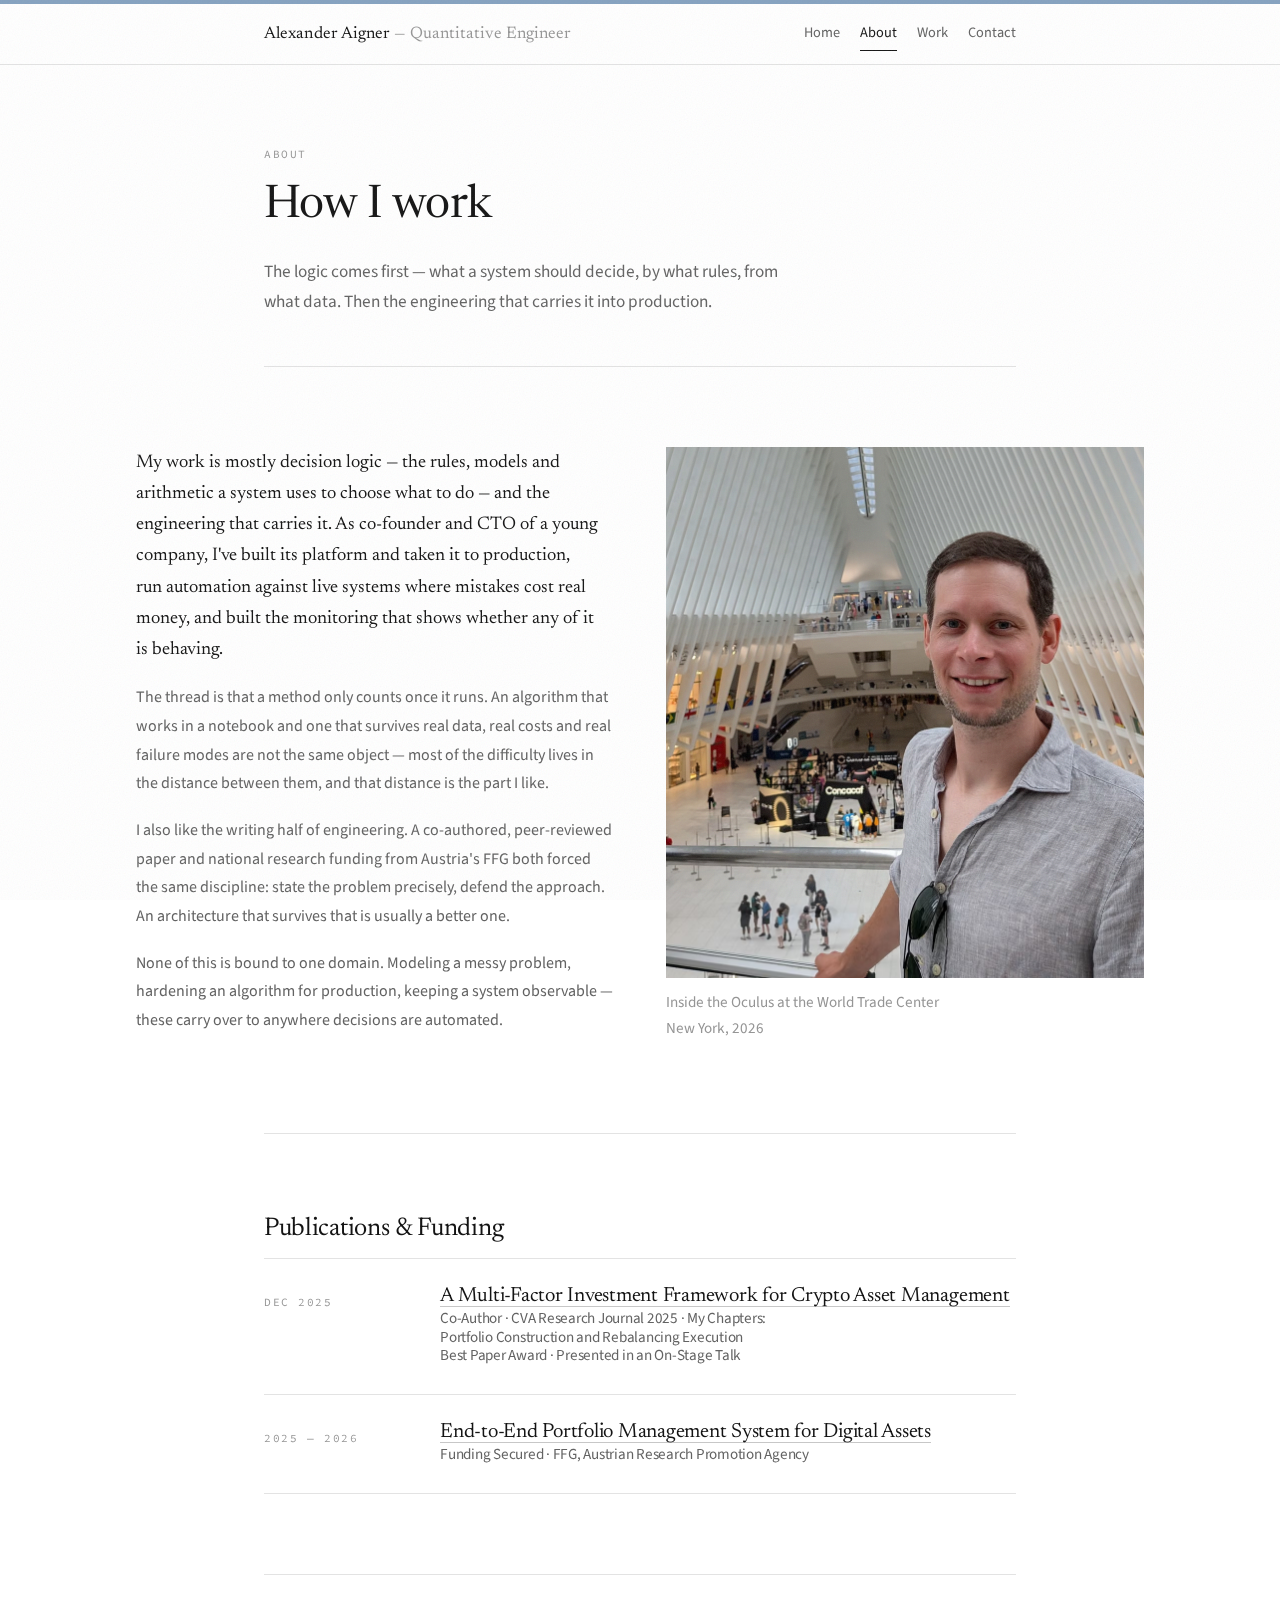
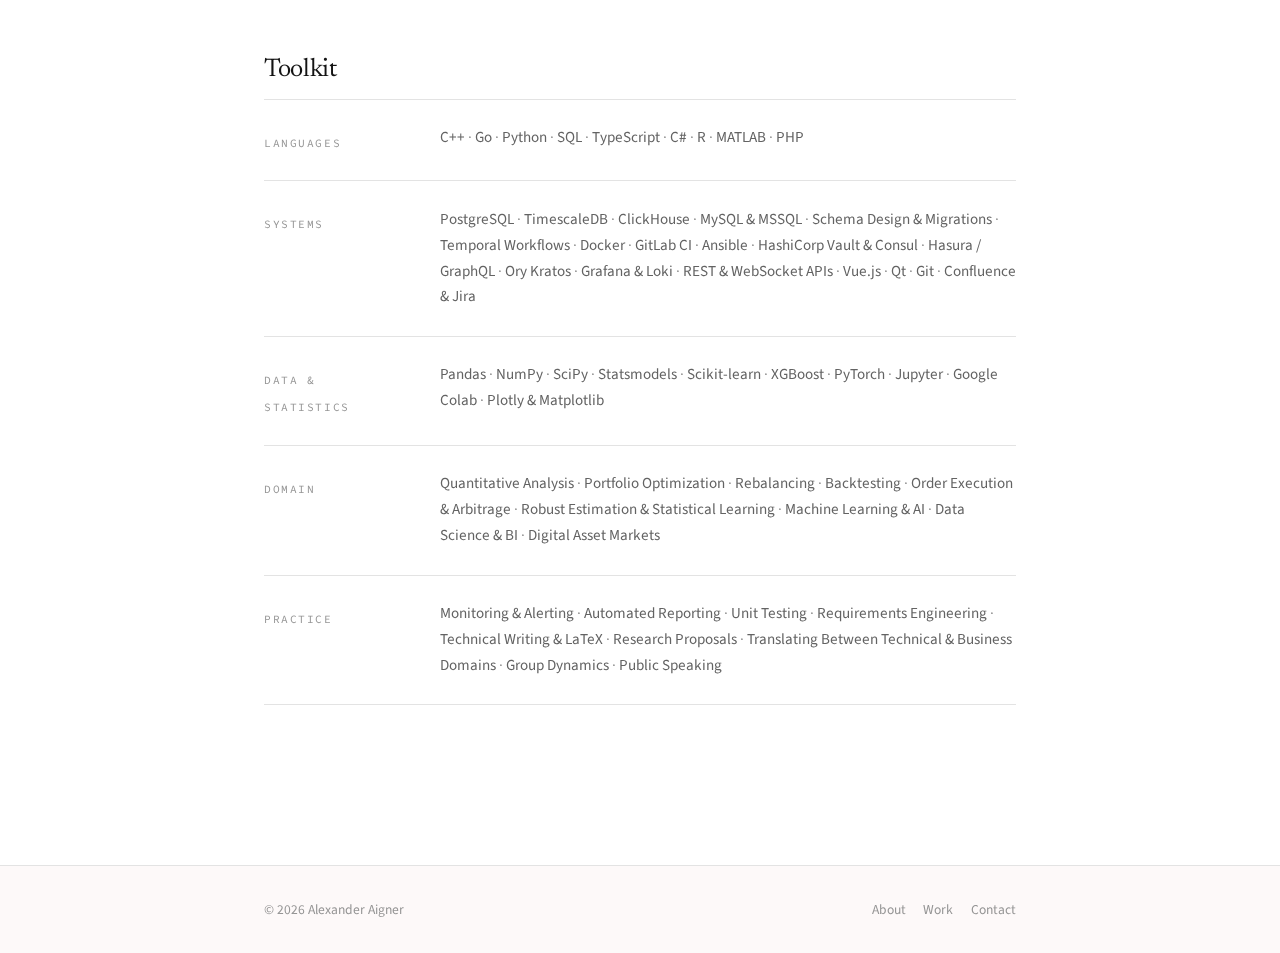
==== about.html @ 2a4e1353 "Portfolio site initial version" ====
<!DOCTYPE html>
<html lang="en">
<head>
  <meta charset="utf-8">
  <meta name="viewport" content="width=device-width, initial-scale=1">
  <title>About — Alexander Aigner</title>
  <meta name="description" content="How I work: the decision logic first — the rules and models a system acts on — and the engineering that carries it into production. From research to running software.">
  <meta name="color-scheme" content="light dark">
  <link rel="canonical" href="https://alexander-aigner.eu/about.html">
  <link rel="preload" href="fonts/newsreader-roman.woff2" as="font"
        type="font/woff2" crossorigin>
  <link rel="preload" href="fonts/source-sans-3-roman.woff2" as="font"
        type="font/woff2" crossorigin>
  <link rel="stylesheet" href="styles.css">
  <link rel="icon" href="data:image/svg+xml,<svg xmlns='http://www.w3.org/2000/svg' viewBox='0 0 32 32'><rect width='32' height='32' fill='%237e9dc0'/><rect y='16' width='32' height='16' fill='%23c4867f'/></svg>">
</head>
<body>
  <a class="skip-link" href="#main">Skip to content</a>

  <header class="site-header">
    <div class="container header-inner">
      <a class="brand" href="index.html">Alexander Aigner <span>— Quantitative Engineer</span></a>
      <nav class="nav" aria-label="Primary">
        <ul class="nav-list">
          <li><a href="index.html">Home</a></li>
          <li><a href="about.html" aria-current="page">About</a></li>
          <li><a href="work.html">Work</a></li>
          <li><a href="contact.html">Contact</a></li>
        </ul>
      </nav>
    </div>
  </header>

  <main id="main">
    <div class="container">
      <header class="page-head">
        <span class="label">About</span>
        <h1>How I work</h1>
        <p>The logic comes first — what a system should decide, by what rules, from what data. Then the engineering that carries it into production.</p>
      </header>

    </div>

    <div class="about-wrap">
      <section class="block about">
        <figure class="portrait">
          <picture>
            <source srcset="img/portrait.avif" type="image/avif">
            <source srcset="img/portrait.webp" type="image/webp">
            <img src="img/portrait.jpg" alt="Alexander Aigner" width="960" height="1200"
                 fetchpriority="high" decoding="async">
          </picture>
          <figcaption>Inside the Oculus at the World Trade Center<br>New York, 2026</figcaption>
        </figure>

        <div class="prose">
          <p>
            My work is mostly decision logic — the rules, models and arithmetic a system uses to
            choose what to do — and the engineering that carries it. As co-founder and CTO of a
            young company, I've built its platform and taken it to production, run automation
            against live systems where mistakes cost real money, and built the monitoring that
            shows whether any of it is behaving.
          </p>
          <p>
            The thread is that a method only counts once it runs. An algorithm that works in a
            notebook and one that survives real data, real costs and real failure modes are not
            the same object — most of the difficulty lives in the distance between them, and
            that distance is the part I like.
          </p>
          <p>
            I also like the writing half of engineering. A co-authored, peer-reviewed paper and
            national research funding from Austria's FFG both forced the same discipline: state
            the problem precisely, defend the approach. An architecture that survives that is
            usually a better one.
          </p>
          <p>
            None of this is bound to one domain. Modeling a messy problem, hardening an
            algorithm for production, keeping a system observable — these carry over to
            anywhere decisions are automated.
          </p>
        </div>
      </section>
    </div>

    <div class="container">
      <section class="block block--ruled">
        <h2>Publications &amp; Funding</h2>

        <div class="row">
          <div class="row-head"><span class="label">Dec 2025</span></div>
          <div>
            <h3 class="entry-title">
              <a href="docs/multi-factor-investment-framework-crypto-asset-management.pdf">A Multi-Factor Investment Framework for Crypto Asset Management</a>
              <span class="entry-org">Co-Author · CVA Research Journal 2025 · My Chapters: Portfolio Construction and Rebalancing Execution</span>
              <span class="entry-org">Best Paper Award · Presented in an On-Stage Talk</span>
            </h3>
          </div>
        </div>

        <div class="row">
          <div class="row-head"><span class="label">2025 — 2026</span></div>
          <div>
            <h3 class="entry-title">
              <a href="https://projekte.ffg.at/projekt/2861463e-f36b-1410-863e-00d3c07d99bb" rel="noopener">End-to-End Portfolio Management System for Digital Assets</a>
              <span class="entry-org">Funding Secured · FFG, Austrian Research Promotion Agency</span>
            </h3>
          </div>
        </div>
      </section>

      <section class="block">
        <h2>Toolkit</h2>

        <div class="row">
          <div class="row-head"><span class="label">Languages</span></div>
          <div>
            <ul class="skill-value">
              <li><span class="nowrap">C++</span></li><li>Go</li><li>Python</li><li>SQL</li>
              <li>TypeScript</li><li>C#</li><li>R</li><li>MATLAB</li><li>PHP</li>
            </ul>
          </div>
        </div>

        <div class="row">
          <div class="row-head"><span class="label">Systems</span></div>
          <div>
            <ul class="skill-value">
              <li>PostgreSQL</li><li>TimescaleDB</li><li>ClickHouse</li><li>MySQL &amp; MSSQL</li>
              <li>Schema Design &amp; Migrations</li><li>Temporal Workflows</li>
              <li>Docker</li><li>GitLab CI</li><li>Ansible</li>
              <li>HashiCorp Vault &amp; Consul</li><li>Hasura / GraphQL</li>
              <li>Ory Kratos</li><li>Grafana &amp; Loki</li>
              <li>REST &amp; WebSocket APIs</li><li>Vue.js</li><li>Qt</li><li>Git</li>
              <li>Confluence &amp; Jira</li>
            </ul>
          </div>
        </div>

        <div class="row">
          <div class="row-head"><span class="label">Data &amp; statistics</span></div>
          <div>
            <ul class="skill-value">
              <li>Pandas</li><li>NumPy</li><li>SciPy</li><li>Statsmodels</li>
              <li>Scikit-learn</li><li>XGBoost</li><li>PyTorch</li><li>Jupyter</li>
              <li>Google Colab</li><li>Plotly &amp; Matplotlib</li>
            </ul>
          </div>
        </div>

        <div class="row">
          <div class="row-head"><span class="label">Domain</span></div>
          <div>
            <ul class="skill-value">
              <li>Quantitative Analysis</li><li>Portfolio Optimization</li><li>Rebalancing</li>
              <li>Backtesting</li><li>Order Execution &amp; Arbitrage</li>
              <li>Robust Estimation &amp; Statistical Learning</li>
              <li>Machine Learning &amp; AI</li><li>Data Science &amp; BI</li>
              <li>Digital Asset Markets</li>
            </ul>
          </div>
        </div>

        <div class="row">
          <div class="row-head"><span class="label">Practice</span></div>
          <div>
            <ul class="skill-value">
              <li>Monitoring &amp; Alerting</li><li>Automated Reporting</li><li>Unit Testing</li>
              <li>Requirements Engineering</li><li>Technical Writing &amp; LaTeX</li>
              <li>Research Proposals</li><li>Translating Between Technical &amp; Business Domains</li>
              <li>Group Dynamics</li><li>Public Speaking</li>
            </ul>
          </div>
        </div>
      </section>

    </div>
  </main>

  <footer class="site-footer">
    <div class="container footer-inner">
      <p>© 2026 Alexander Aigner</p>
      <nav class="footer-nav" aria-label="Footer">
        <a href="about.html">About</a>
        <a href="work.html">Work</a>
        <a href="contact.html">Contact</a>
      </nav>
    </div>
  </footer>
</body>
</html>
---- styles.css ----
/* ============================================================
   Portfolio — Alexander Aigner
   Flat, typographic, near-monochrome. Colour is a family of three
   pastels in one hue lane, used sparingly: the gradient rule on the
   header, the era markers, the tile artwork, and a faint wash.
   Shared by all pages. No JavaScript.
   ============================================================ */

/* ── Fonts ──────────────────────────────────────────────── */
/* Self-hosted variable fonts, subset to Latin. Newsreader for
   display, Source Sans 3 for text, Source Code Pro for labels —
   all SIL OFL. ~116 KB total, same-origin, no CDN. */

/* Newsreader keeps its optical-size axis: the browser picks a
   lighter, wider-spaced cut for the 17px brand line and a tighter,
   higher-contrast one for a 54px headline, automatically. Weight is
   pinned at 400 because the serif is never bold anywhere on the
   site — that alone took the file from 126 KB to 48 KB. Add a bold
   serif and this needs rebuilding with wght=400:700. */
@font-face {
  font-family: "Newsreader";
  src: url("fonts/newsreader-roman.woff2") format("woff2");
  font-weight: 400;
  font-style: normal;
  font-display: swap;
}

@font-face {
  font-family: "Source Sans 3";
  src: url("fonts/source-sans-3-roman.woff2") format("woff2");
  font-weight: 200 900;
  font-style: normal;
  font-display: swap;
}
@font-face {
  font-family: "Source Sans 3";
  src: url("fonts/source-sans-3-italic.woff2") format("woff2");
  font-weight: 200 900;
  font-style: italic;
  font-display: swap;
}
@font-face {
  font-family: "Source Code Pro";
  src: url("fonts/source-code-roman.woff2") format("woff2");
  font-weight: 200 900;
  font-style: normal;
  font-display: swap;
}

/* ── Tokens ─────────────────────────────────────────────── */
:root {
  color-scheme: light dark;

  /* Neutrals in OKLCH: lightness is perceptual, so these steps are
     evenly spaced by eye, not just by number. */
  --bg:       oklch(100% 0 0);
  --line:     oklch(91.5% 0 0);
  --line-str: oklch(83% 0 0);

  --text:     oklch(19% 0 0);
  --muted:    oklch(50% 0 0);
  --faint:    oklch(67% 0 0);

  /* Two poles and a bridge: a dusty blue, a warm greige, a muted
     rose. Cool and warm in the same family, and the neutral in the
     middle keeps blue→red out of violet. Same lightness (70%) and
     chroma (0.05) across all three, so no one tone shouts. */
  --pastel-a: oklch(70% 0.055 250);   /* dusty blue  */
  --pastel-b: oklch(78% 0.035  60);   /* warm greige */
  --pastel-c: oklch(70% 0.075  30);   /* muted rose  */

  /* Derived, not hand-picked: the wash is the rose pole diluted into
     the background, so it stays in the family if a pole changes. */
  --tint:  color-mix(in oklab, var(--pastel-c) 5%, var(--bg));
  --focus: oklch(48% 0.13 250);       /* the blue pole, deep enough
                                         to carry a focus ring */

  --maxw:      52rem;
  /* The tile grid breaks out of the reading measure. */
  --maxw-wide: 70rem;
  --gutter:   clamp(1.25rem, 5vw, 2.5rem);
  --block:    clamp(3rem, 7vw, 5rem);

  /* All three self-hosted; the rest of each stack is only a fallback
     for the moment before the webfont lands. */
  --font-serif: "Newsreader", "Iowan Old Style", "Palatino Linotype", Palatino,
                Georgia, "Times New Roman", serif;
  --font-sans: "Source Sans 3", -apple-system, BlinkMacSystemFont, "Segoe UI",
               Roboto, "Helvetica Neue", Arial, sans-serif;
  --font-mono: "Source Code Pro", ui-monospace, "SF Mono", Menlo, Consolas, monospace;
}

/* Dark mode is maintained, not designed — the light scheme is the
   one that's art-directed. Poles keep their hue, gain a little
   lightness; --tint derives itself from the new background. */
@media (prefers-color-scheme: dark) {
  :root {
    --bg:       oklch(15% 0 0);
    --line:     oklch(27% 0 0);
    --line-str: oklch(36% 0 0);

    --text:     oklch(93% 0 0);
    --muted:    oklch(72% 0 0);
    --faint:    oklch(54% 0 0);

    --pastel-a: oklch(75% 0.055 250);
    --pastel-b: oklch(82% 0.035  60);
    --pastel-c: oklch(75% 0.075  30);

    --tint:  color-mix(in oklab, var(--pastel-c) 7%, var(--bg));
    --focus: oklch(75% 0.055 250);
  }
}

/* ── Page transitions ───────────────────────────────────── */
/* Cross-document view transitions: navigating between the four
   pages cross-fades instead of flashing white. Four lines, no
   script, and browsers without support simply navigate normally.
   Kept short and fade-only — nothing slides or moves. */
@view-transition { navigation: auto; }

::view-transition-old(root),
::view-transition-new(root) {
  animation-duration: 0.18s;
  animation-timing-function: ease;
}

/* ── Base ───────────────────────────────────────────────── */
*, *::before, *::after { box-sizing: border-box; }

html {
  -webkit-text-size-adjust: 100%;
  scroll-padding-top: 6rem;
}

body {
  margin: 0;
  background: var(--bg);
  color: var(--text);
  font-family: var(--font-sans);
  font-size: 1rem;
  line-height: 1.7;
  -webkit-font-smoothing: antialiased;
  /* Real weights and a real italic exist — never let the browser
     fake either. */
  font-synthesis: none;
}

/* Grain. One static layer, no colour of its own — takes the plastic
   edge off flat white without anything moving. Delete this rule to
   remove the texture entirely; drop the opacity to make it whisper. */
body::after {
  content: "";
  position: fixed;
  inset: 0;
  z-index: 999;
  pointer-events: none;
  opacity: 0.07;
  background-image: url("data:image/svg+xml,<svg xmlns='http://www.w3.org/2000/svg' width='200' height='200'><filter id='n'><feTurbulence type='fractalNoise' baseFrequency='0.82' numOctaves='3' stitchTiles='stitch'/></filter><rect width='200' height='200' filter='url(%23n)'/></svg>");
  background-size: 200px 200px;
}

h1, h2, h3 {
  margin: 0 0 0.5em;
  font-family: var(--font-serif);
  font-weight: 400;
  line-height: 1.22;
  letter-spacing: -0.012em;
  /* Even line lengths in headings instead of a one-word last line. */
  text-wrap: balance;
}

/* No orphans, no ragged last lines. */
p, li, figcaption, .tile-lede, .era-note, .index-desc { text-wrap: pretty; }
h1 { font-size: clamp(2rem, 4.8vw, 2.9rem); line-height: 1.16; }
h2 { font-size: clamp(1.35rem, 2.6vw, 1.6rem); }
h3 { font-size: 1.1rem; }

p { margin: 0 0 1.1rem; }
a { color: inherit; text-decoration: none; }
ul, ol { margin: 0; padding: 0; list-style: none; }
strong { font-weight: 600; }
em { font-style: italic; }

svg {
  width: 1em; height: 1em; fill: none; stroke: currentColor;
  stroke-width: 1.6; stroke-linecap: round; stroke-linejoin: round;
}

:focus-visible {
  outline: 2px solid var(--focus);
  outline-offset: 3px;
}

.container {
  width: 100%;
  max-width: var(--maxw);
  margin-inline: auto;
  padding-inline: var(--gutter);
}

.skip-link {
  position: absolute;
  left: -9999px;
  top: 0;
  z-index: 100;
  padding: 0.65rem 1rem;
  background: var(--text);
  color: var(--bg);
  font-weight: 600;
}
.skip-link:focus { left: 0; }

/* Keeps tokens like C++ from breaking across a line. */
.nowrap { white-space: nowrap; }

/* Small uppercase mono label — the one recurring typographic motif. */
.label {
  font-family: var(--font-mono);
  font-size: 0.7rem;
  letter-spacing: 0.14em;
  text-transform: uppercase;
  color: var(--faint);
}

/* ── Header ─────────────────────────────────────────────── */
/* The rule on top is the dusty blue pole — the same tone as the
   "On the desk" era marker. It sits on the sticky header, so the
   colour never leaves the viewport. A pseudo-element rather than a
   border, so the hairline underneath stays neutral grey. */
.site-header {
  position: sticky;
  top: 0;
  z-index: 50;
  padding-top: 4px;
  background: var(--bg);
  border-bottom: 1px solid var(--line);
}
.site-header::before {
  content: "";
  position: absolute;
  top: 0;
  left: 0;
  right: 0;
  height: 4px;
  background: var(--pastel-a);
}

.header-inner {
  display: flex;
  align-items: center;
  justify-content: space-between;
  gap: 1rem;
  min-height: 3.75rem;
}

.brand {
  font-family: var(--font-serif);
  font-size: 1.05rem;
  letter-spacing: 0.005em;
  white-space: nowrap;
}
.brand span { color: var(--faint); }

.nav-list { display: flex; align-items: center; gap: 1.25rem; }
.nav-list a {
  display: block;
  padding: 0.25rem 0;
  font-size: 0.9rem;
  color: var(--muted);
  border-bottom: 1px solid transparent;
}
.nav-list a:hover { color: var(--text); }
.nav-list a[aria-current="page"] {
  color: var(--text);
  border-bottom-color: var(--text);
}

/* ── Page head ──────────────────────────────────────────── */
.page-head {
  padding-block: var(--block) clamp(2rem, 4vw, 3rem);
  border-bottom: 1px solid var(--line);
}
.page-head .label { display: block; margin-bottom: 1rem; }
.page-head h1 { max-width: 20ch; }
.page-head p {
  margin: 0;
  max-width: 58ch;
  color: var(--muted);
  font-size: 1.08rem;
  line-height: 1.75;
}

/* ── Generic content block ──────────────────────────────── */
.block { padding-block: var(--block); }
.block + .block { border-top: 1px solid var(--line); }

.prose { max-width: 60ch; }
.prose p { color: var(--muted); line-height: 1.8; }
.prose em { color: var(--text); }
/* Opening paragraph sets the tone — slightly larger, in the serif. */
.prose > p:first-child {
  font-family: var(--font-serif);
  font-size: 1.15rem;
  color: var(--text);
  line-height: 1.7;
}

/* Two-column row: mono label on the left, content on the right.
   The layout primitive the whole site is built from. */
.row {
  display: grid;
  grid-template-columns: 9rem minmax(0, 1fr);
  gap: 0.5rem 2rem;
  padding-block: 1.6rem;
  border-top: 1px solid var(--line);
}
.row:last-child { border-bottom: 1px solid var(--line); }
.row-head { padding-top: 0.15rem; }

/* ── Home ───────────────────────────────────────────────── */
.hero { padding-block: clamp(3.5rem, 9vw, 6rem) var(--block); }
.hero .label { display: block; margin-bottom: 1.25rem; }
.hero h1 {
  font-size: clamp(2.2rem, 5.6vw, 3.4rem);
  max-width: 16ch;
  margin-bottom: 1.6rem;
}
.hero p {
  max-width: 56ch;
  color: var(--muted);
  font-size: 1.1rem;
  line-height: 1.8;
}

.hero-links {
  display: flex;
  flex-wrap: wrap;
  gap: 0.75rem;
  margin-top: 2rem;
}
.btn {
  display: inline-flex;
  align-items: center;
  gap: 0.5rem;
  padding: 0.6rem 1.1rem;
  border: 1px solid var(--text);
  font-size: 0.9rem;
  font-weight: 500;
}
.btn:hover { background: var(--text); color: var(--bg); }
.btn-quiet { border-color: var(--line-str); color: var(--muted); }
.btn-quiet:hover { background: transparent; border-color: var(--text); color: var(--text); }

/* Flat stat strip — hairlines only, no boxes. */
.stats {
  display: grid;
  grid-template-columns: repeat(4, minmax(0, 1fr));
  margin: 0;
  border-top: 1px solid var(--line);
}
.stats-3 { grid-template-columns: repeat(3, minmax(0, 1fr)); }
.stats > div {
  padding: 1.4rem 1.25rem 1.4rem 0;
  border-right: 1px solid var(--line);
}
.stats > div:last-child { border-right: 0; }
.stats > div:not(:first-child) { padding-left: 1.25rem; }
.stats dt {
  font-family: var(--font-mono);
  font-size: 0.68rem;
  letter-spacing: 0.1em;
  text-transform: uppercase;
  color: var(--faint);
}
.stats dd {
  margin: 0.4rem 0 0;
  font-family: var(--font-serif);
  font-size: 1.75rem;
  letter-spacing: -0.01em;
  font-variant-numeric: tabular-nums;
}

/* Index of subpages, on the home page. */
.index-list a {
  display: grid;
  grid-template-columns: 9rem minmax(0, 1fr) auto;
  gap: 0.35rem 2rem;
  align-items: baseline;
  padding-block: 1.35rem;
  border-top: 1px solid var(--line);
}
.index-list li:last-child a { border-bottom: 1px solid var(--line); }
.index-list a:hover { color: var(--text); }
.index-list a:hover .index-desc { color: var(--text); }
.index-title { font-family: var(--font-serif); font-size: 1.28rem; }
.index-desc { grid-column: 2; color: var(--muted); font-size: 0.94rem; }
.index-arrow { color: var(--faint); }
.index-list a:hover .index-arrow { color: var(--text); }

/* ── About ──────────────────────────────────────────────── */
/* Prose left, portrait right. The bio breaks out of the reading
   measure so the photo can be large without squeezing the text.
   The figure comes FIRST in the markup and is placed into column 2 —
   so when the grid collapses, the photo lands above the bio with no
   reordering, and the source order still reads sensibly. */
.about-wrap {
  width: 100%;
  max-width: 68rem;        /* two equal columns; the portrait's display
                              crop (below) matches its height to the bio */
  margin-inline: auto;
  padding-inline: var(--gutter);
}
/* Equal columns: text and photograph are the same width, and they
   scale together as the viewport narrows. */
.about {
  display: grid;
  grid-template-columns: repeat(2, minmax(0, 1fr));
  gap: clamp(2rem, 5vw, 3.25rem);
  align-items: start;
}
.about .prose {
  grid-column: 1;
  grid-row: 1;
  max-width: none;         /* fill the column, or the widths won't
                              actually match */
}
.portrait { grid-column: 2; grid-row: 1; }

/* No frame, no mat, no shadow — just the photograph. */
.portrait { margin: 0; }
.portrait picture { display: block; }
.portrait img {
  display: block;
  width: 100%;
  height: auto;
  aspect-ratio: 9 / 10;    /* slightly shorter than the 4:5 source so the
                              column height matches the bio text */
  object-fit: cover;
  object-position: 50% 30%;  /* bias the crop toward the face */
}
.portrait figcaption {
  display: block;
  margin-top: 0.8rem;
  font-size: 0.95rem;
  color: var(--faint);
}

/* The bio sits at the wide measure, so the section below needs its
   own rule at the normal one. */
.block--ruled { border-top: 1px solid var(--line); }

.skill-value {
  color: var(--muted);
  font-size: 0.95rem;
}
.skill-value li { display: inline; }
.skill-value li:not(:last-child)::after {
  content: " · ";
  color: var(--faint);
}

/* ── Small entry heading (about page) ───────────────────── */
.entry-title { margin: 0 0 0.2rem; font-size: 1.28rem; }
.entry-title a {
  border-bottom: 1px solid var(--line-str);
  transition: border-color 0.18s;
}
.entry-title a:hover { border-bottom-color: var(--text); }
.entry-org { display: block; font-family: var(--font-sans); color: var(--muted); font-size: 0.95rem; }

.stack {
  font-family: var(--font-mono);
  font-size: 0.75rem;
  color: var(--faint);
  line-height: 1.9;
}
.stack li { display: inline; }
.stack li:not(:last-child)::after { content: " / "; }

/* ── Era band ───────────────────────────────────────────── */
/* Eleven years as a proportional bar: column widths are the
   actual durations, so the shape of the career is the graphic. */
/* Three kinds of work, given equal weight — none of them is the
   sideline. (This band previously encoded durations proportionally;
   if you reintroduce dates, 6fr / minmax(7.5rem, 1fr) / 4fr is the
   proportional version, with a floor so the short one stays legible.) */
.era {
  display: grid;
  grid-template-columns: repeat(3, minmax(0, 1fr));
  gap: 1px;
  background: var(--line);
  border: 1px solid var(--line);
}
.era > a {
  display: block;
  padding: 1rem 1rem 1.1rem;
  background: var(--bg);
  color: inherit;
  text-decoration: none;
}
.era > a:hover { background: var(--tint); }
/* One pastel per era — the family used as a legend. */
.era-rule {
  display: block;
  height: 4px;
  margin-bottom: 0.9rem;
  background: var(--pastel-a);
}
.era > a:nth-child(2) .era-rule { background: var(--pastel-b); }
.era > a:nth-child(3) .era-rule { background: var(--pastel-c); }
.era-years {
  display: block;
  font-family: var(--font-mono);
  font-size: 0.7rem;
  letter-spacing: 0.1em;
  color: var(--faint);
  white-space: nowrap;     /* a date range never breaks mid-range */
}
.era-name {
  display: block;
  margin-top: 0.35rem;
  font-family: var(--font-serif);
  font-size: 1.05rem;
  line-height: 1.3;
}
.era-note {
  display: block;
  margin-top: 0.3rem;
  font-size: 0.85rem;
  color: var(--muted);
}

/* ── Tile grid ──────────────────────────────────────────── */
/* Each case is a tile in a hairline grid: the 1px gaps are the
   parent's background showing through, so the rules never double
   up. Tiles are <details> — clicking one expands the full write-up
   in place, natively, with no script. */
.tiles-wrap {
  width: 100%;
  max-width: var(--maxw-wide);
  margin-inline: auto;
  padding-inline: var(--gutter);
}
/* Group headings. The three names match the three strands in the band
   above, so the band reads as a legend for what follows. */
.tiles-head { display: block; margin: 0 0 1rem; font-weight: 400; scroll-margin-top: 5rem; }
.tiles + .tiles-head { margin-top: clamp(2.5rem, 5vw, 3.5rem); }
/* One tile per row. The 1px gaps are the parent's background
   showing through, so rules never double up. */
.tiles {
  display: grid;
  grid-template-columns: minmax(0, 1fr);
  gap: 1px;
  background: var(--line);
  border: 1px solid var(--line);
}

/* The tile responds to its own width, not the viewport's — so the
   component stays correct wherever it's placed. */
.tile {
  container: tile / inline-size;
  background: var(--bg);
}
.tile[open] { background: var(--tint); }

/* Full-width row: image on the left, face on the right.
   list-style/marker rules kill the default disclosure triangle. */
.tile summary {
  display: grid;
  grid-template-columns: 20rem minmax(0, 1fr);
  align-items: stretch;
  cursor: pointer;
  list-style: none;
}
.tile summary::-webkit-details-marker { display: none; }
.tile summary:focus-visible { outline-offset: -3px; }

.tile-face {
  display: block;
  padding: 1.6rem 1.75rem 1.7rem;
  transition: background-color 0.18s;
}
.tile summary:hover .tile-face { background: var(--tint); }
.tile[open] summary:hover .tile-face { background: transparent; }

/* Each tile carries an image of its own subject. Two layers: the
   photograph in img/, and the hand-drawn SVG in art/ beneath it.
   A background layer that fails to load simply doesn't paint, so
   deleting or renaming a photo drops cleanly back to the drawing —
   which is also what happens while better photography is pending. */
.tile-art {
  display: block;
  min-height: 12.5rem;
  background-color: var(--tint);
  background-repeat: no-repeat;
  background-position: center;
  background-size: cover;
  border-right: 1px solid var(--line);
  transition: opacity 0.25s;
}
.tile summary:hover .tile-art { opacity: 0.92; }
@media (prefers-color-scheme: dark) {
  .tile-art { opacity: 0.88; }
  .tile summary:hover .tile-art { opacity: 1; }
}

/* Two declarations each. The first is the JPEG baseline; the second
   offers AVIF and WebP via image-set() and is ignored wholesale by
   browsers that don't support it. AVIF runs ~⅓ the JPEG weight. */

.tile-art--routing {
  background-image: url("img/routing.jpg"), url("art/routing.svg");
  background-image:
    image-set(url("img/routing.avif") type("image/avif"),
              url("img/routing.webp") type("image/webp"),
              url("img/routing.jpg")  type("image/jpeg")),
    url("art/routing.svg");
}
.tile-art--venues {
  background-image: url("img/venues.jpg"), url("art/venues.svg");
  background-image:
    image-set(url("img/venues.avif") type("image/avif"),
              url("img/venues.webp") type("image/webp"),
              url("img/venues.jpg")  type("image/jpeg")),
    url("art/venues.svg");
}
.tile-art--allocation {
  background-image: url("img/allocation.jpg"), url("art/allocation.svg");
  background-image:
    image-set(url("img/allocation.avif") type("image/avif"),
              url("img/allocation.webp") type("image/webp"),
              url("img/allocation.jpg")  type("image/jpeg")),
    url("art/allocation.svg");
}

.tile-art--grant {
  background-image: url("img/grant.jpg"), url("art/grant.svg");
  background-image:
    image-set(url("img/grant.avif") type("image/avif"),
              url("img/grant.webp") type("image/webp"),
              url("img/grant.jpg")  type("image/jpeg")),
    url("art/grant.svg");
}

.tile-art--paper {
  background-image: url("img/paper.jpg"), url("art/paper.svg");
  background-image:
    image-set(url("img/paper.avif") type("image/avif"),
              url("img/paper.webp") type("image/webp"),
              url("img/paper.jpg")  type("image/jpeg")),
    url("art/paper.svg");
}

.tile-art--spread {
  background-image: url("img/spread.jpg"), url("art/spread.svg");
  background-image:
    image-set(url("img/spread.avif") type("image/avif"),
              url("img/spread.webp") type("image/webp"),
              url("img/spread.jpg")  type("image/jpeg")),
    url("art/spread.svg");
}

.tile-art--dashboard {
  background-image: url("img/dashboard.jpg"), url("art/dashboard.svg");
  background-image:
    image-set(url("img/dashboard.avif") type("image/avif"),
              url("img/dashboard.webp") type("image/webp"),
              url("img/dashboard.jpg")  type("image/jpeg")),
    url("art/dashboard.svg");
}

.tile-art--backtest {
  background-image: url("img/backtest.jpg"), url("art/backtest.svg");
  background-image:
    image-set(url("img/backtest.avif") type("image/avif"),
              url("img/backtest.webp") type("image/webp"),
              url("img/backtest.jpg")  type("image/jpeg")),
    url("art/backtest.svg");
}

.tile-art--tree {
  background-image: url("img/tree.jpg"), url("art/tree.svg");
  background-image:
    image-set(url("img/tree.avif") type("image/avif"),
              url("img/tree.webp") type("image/webp"),
              url("img/tree.jpg")  type("image/jpeg")),
    url("art/tree.svg");
}

/* ── Tile: narrow container ─────────────────────────────── */
/* Was a viewport media query; now keyed to the tile itself. */
@container tile (max-width: 42rem) {
  .tile summary { grid-template-columns: minmax(0, 1fr); }
  .tile-art {
    min-height: 0;
    height: 7.5rem;
    border-right: 0;
    border-bottom: 1px solid var(--line);
  }
  .tile-face { padding: 1.4rem 1.5rem 1.5rem; }
  .tile-body { margin-left: 0; padding: 0 1.5rem 1.6rem; }
}

.tile-meta { display: block; }
.tile-title {
  display: block;
  margin-top: 0.45rem;
  font-family: var(--font-serif);
  font-size: 1.45rem;
  line-height: 1.28;
}
/* Technical descriptor, directly under the title. Deliberately not
   another mono uppercase line — it changes family, case, size and
   weight all at once, so it can't be mistaken for the meta line
   above. Sans at full text colour and semibold: second in the
   hierarchy after the title, ahead of the description. */
.tile-subtitle {
  display: block;
  margin-top: 0.5rem;
  font-size: 0.98rem;
  font-weight: 450;        /* variable axis: a hair above regular, no bold */
  color: var(--text);
}

/* Description and toggle share a line. */
.tile-lede-row {
  display: flex;
  align-items: center;
  justify-content: space-between;
  gap: 1.75rem;
  margin-top: 0.85rem;
}
.tile-lede {
  display: block;
  max-width: 58ch;         /* the row is wider than a comfortable line */
  color: var(--muted);
  font-size: 0.95rem;
  line-height: 1.7;
}

/* Open/close affordance: the chevron alone, no label. <details>
   already conveys the state to assistive tech, so it stays
   aria-hidden. */
.tile-cue {
  display: block;
  flex: none;
}

/* Chevron drawn from two borders on a rotated square rather than set
   as a glyph: a caret this small has to be crisp, and ˄ / ˅ aren't in
   the font subset anyway. Points down to open, up to close. No
   transition — the mark should change, not animate. */
.tile-cue::after {
  content: "";
  display: block;
  width: 0.62rem;          /* standing alone now, so a touch larger */
  height: 0.62rem;
  border-right: 1.5px solid var(--faint);
  border-bottom: 1.5px solid var(--faint);
  transform: translateY(-0.2rem) rotate(45deg);
}
.tile[open] .tile-cue::after {
  transform: translateY(0.14rem) rotate(-135deg);
}
.tile summary:hover .tile-cue::after {
  border-right-color: var(--text);
  border-bottom-color: var(--text);
}
.tile summary:hover .tile-cue { color: var(--text); }

/* The body runs the full width beneath the face, indented to line
   up with it rather than with the image. */
.tile-body {
  padding: 0 1.75rem 1.7rem;
  margin-left: 20rem;
  animation: tile-in 0.28s ease both;
}
.tile-body p {
  max-width: 64ch;
  margin: 0 0 0.9rem;
  color: var(--muted);
  font-size: 0.95rem;
  line-height: 1.75;
}
.tile-body p:first-of-type { color: var(--text); }
.tile-body em { color: var(--text); }
.tile-body .stack { display: block; margin-top: 1.1rem; }

/* Deep links. Each tile body carries an id, so work.html#genealograph
   opens that tile and scrolls to it — browsers expand a closed
   <details> when a fragment targets something inside it. Verified in
   Firefox and Chromium; the id must be on the content, not on the
   <details> or the <summary>, neither of which triggers it.
   The offset clears the sticky header and the tile's own face, so the
   title is on screen and not just the paragraphs.
   Nothing on the page advertises these — the URLs are for sending, not
   for browsing. The slugs are listed in the README. */
.tile-body { scroll-margin-top: 19rem; }

/* Outbound links inside an open tile — repo, paper, demo. Set well
   clear of the keyword list above so the two don't read as one block. */
/* `.tile-body p` sets margin: 0, and beats a bare `.tile-links` on
   specificity — so this selector has to match it. */
.tile-body .tile-links {
  display: flex;
  flex-wrap: wrap;
  gap: 0.4rem 1.5rem;
  margin: 2.5rem 0 0;
}
.tile-links a {
  font-size: 0.9rem;
  color: var(--text);
  border-bottom: 1px solid var(--line-str);
  padding-bottom: 2px;
  transition: border-color 0.18s;
}
.tile-links a:hover { border-bottom-color: var(--text); }
.tile-links a::after {
  content: "↗";
  margin-left: 0.35em;
  color: var(--faint);
}

@keyframes tile-in {
  from { opacity: 0; transform: translateY(-4px); }
  to   { opacity: 1; transform: none; }
}

/* Outcome band — the numbers get the display type, not a bullet. */
.figures {
  display: flex;
  flex-wrap: wrap;
  gap: 1.25rem 2rem;
  margin: 1.4rem 0 0;
  padding-top: 1.2rem;
  border-top: 1px solid var(--line);
}
.figure-value {
  display: block;
  font-family: var(--font-serif);
  font-size: 1.5rem;
  line-height: 1.1;
  letter-spacing: -0.01em;
  font-variant-numeric: tabular-nums;
  white-space: nowrap;
}
.was   { color: var(--faint); font-size: 0.62em; }
.arrow { color: var(--faint); font-size: 0.62em; padding: 0 0.15em; }
.figure-cap { display: block; margin-top: 0.4rem; }

/* ── Contact ────────────────────────────────────────────── */
.contact-value {
  font-family: var(--font-serif);
  font-size: 1.15rem;
  word-break: break-word;
}
.contact-value a:hover { text-decoration: underline; text-underline-offset: 3px; }
.contact-note { display: block; margin-top: 0.2rem; color: var(--faint); font-size: 0.85rem; }

/* ── Contact form ───────────────────────────────────────── */
/* Posts to FormSubmit (the one deliberate external request on the
   site, and only when the visitor submits). Spam defence is a
   honeypot field plus FormSubmit's captcha page — no JavaScript. */
.contact-form {
  max-width: 40rem;
  display: grid;
  grid-template-columns: repeat(2, minmax(0, 1fr));
  gap: 1.4rem 1.5rem;
}
.field { display: flex; flex-direction: column; gap: 0.45rem; }
.field--full { grid-column: 1 / -1; }
.field label {
  font-family: var(--font-mono);
  font-size: 0.7rem;
  letter-spacing: 0.14em;
  text-transform: uppercase;
  color: var(--faint);
}
.field input,
.field textarea {
  border: 1px solid var(--line-str);
  background: var(--bg);
  color: var(--text);
  font: inherit;
  padding: 0.65rem 0.8rem;
  border-radius: 0;          /* flat, like everything else */
}
.field textarea { resize: vertical; min-height: 9rem; }
.field input:focus,
.field textarea:focus {
  outline: 2px solid var(--focus);
  outline-offset: 1px;
  border-color: var(--focus);
}
.contact-form .btn {
  justify-self: start;
  cursor: pointer;
  background: transparent;
}
.contact-form .btn:hover { background: var(--text); color: var(--bg); }

/* Honeypot: parked off-canvas, not display:none — some bots skip
   fields they can see are hidden. Humans never meet it. */
.hp-field {
  position: absolute !important;
  left: -9999px !important;
  width: 1px; height: 1px;
  overflow: hidden;
}

@media (max-width: 640px) {
  .contact-form { grid-template-columns: minmax(0, 1fr); }
}

/* ── Footer ─────────────────────────────────────────────── */
.site-footer {
  padding-block: 2rem;
  margin-top: var(--block);
  border-top: 1px solid var(--line);
  background: var(--tint);
}
.footer-inner {
  display: flex;
  flex-wrap: wrap;
  align-items: center;
  justify-content: space-between;
  gap: 0.5rem 2rem;
  font-size: 0.85rem;
  color: var(--faint);
}
.footer-inner p { margin: 0; }
.footer-nav { display: flex; flex-wrap: wrap; gap: 1.1rem; }
.footer-nav a:hover { color: var(--text); }

/* ── Responsive ─────────────────────────────────────────── */
/* The about columns are 1fr each, so they shrink together on their
   own — no intermediate step needed before the stack at 760px. */

@media (max-width: 760px) {
  .header-inner {
    flex-direction: column;
    align-items: stretch;
    gap: 0.15rem;
    padding-block: 0.7rem 0.5rem;
  }
  /* The menu bar stays a menu bar at every width — it just wraps.
     No hamburger, so every destination is always visible and no
     toggle script is needed. */
  .nav-list {
    flex-wrap: wrap;
    gap: 0.35rem 1rem;
    padding-bottom: 0.2rem;
  }

  /* Portrait moves above the bio at the full column width, and the
     crop goes wider so a big photo doesn't push the first sentence
     off the screen. */
  .about { grid-template-columns: minmax(0, 1fr); gap: 1.75rem; }
  .portrait { grid-column: 1; grid-row: 1; }
  .portrait img { aspect-ratio: 5 / 4; }
  .about .prose { grid-column: 1; grid-row: 2; }

  .row,
  .index-list a { grid-template-columns: minmax(0, 1fr); gap: 0.4rem; }
  .index-desc { grid-column: 1; }
  .index-arrow { display: none; }

  /* Tile stacking now lives in a @container query, above. */
  .figures { gap: 1.1rem 1.75rem; }

  /* Proportional widths stop being legible on a phone. */
  .era { grid-template-columns: minmax(0, 1fr); }

  .stats { grid-template-columns: repeat(2, minmax(0, 1fr)); }
  .stats > div {
    padding: 1.1rem 1rem 1.1rem 0;
    border-bottom: 1px solid var(--line);
  }
  .stats > div:nth-child(2n) { border-right: 0; padding-left: 1rem; }
  .stats > div:nth-child(2n+1) { padding-left: 0; }
  .stats > div:nth-last-child(-n+2) { border-bottom: 0; }
}

/* ── Motion ─────────────────────────────────────────────── */
@media (prefers-reduced-motion: reduce) {
  *, *::before, *::after {
    animation-duration: 0.01ms !important;
    transition-duration: 0.01ms !important;
  }
  /* Page transitions off too, not just shortened. */
  ::view-transition-group(*),
  ::view-transition-old(*),
  ::view-transition-new(*) { animation: none !important; }
}

/* ── Print ──────────────────────────────────────────────── */
@media print {
  .site-header, .hero-links, .site-footer, .tile-art, .tile-cue,
  body::after { display: none; }
  body { background: #fff; color: #000; }
  .block, .page-head { padding-block: 1.25rem; break-inside: avoid; }
  .tile-body { margin-left: 0; }
  .tile summary { grid-template-columns: minmax(0, 1fr); }
  /* Closed tiles print closed. Browsers hide <details> content with
     content-visibility, not display, so `display: block` does nothing
     here — tested, it doesn't work. ::details-content reaches it where
     supported (Chromium); elsewhere, open the tiles before printing. */
  .tile::details-content { content-visibility: visible; }
  .tile { break-inside: avoid; }
}
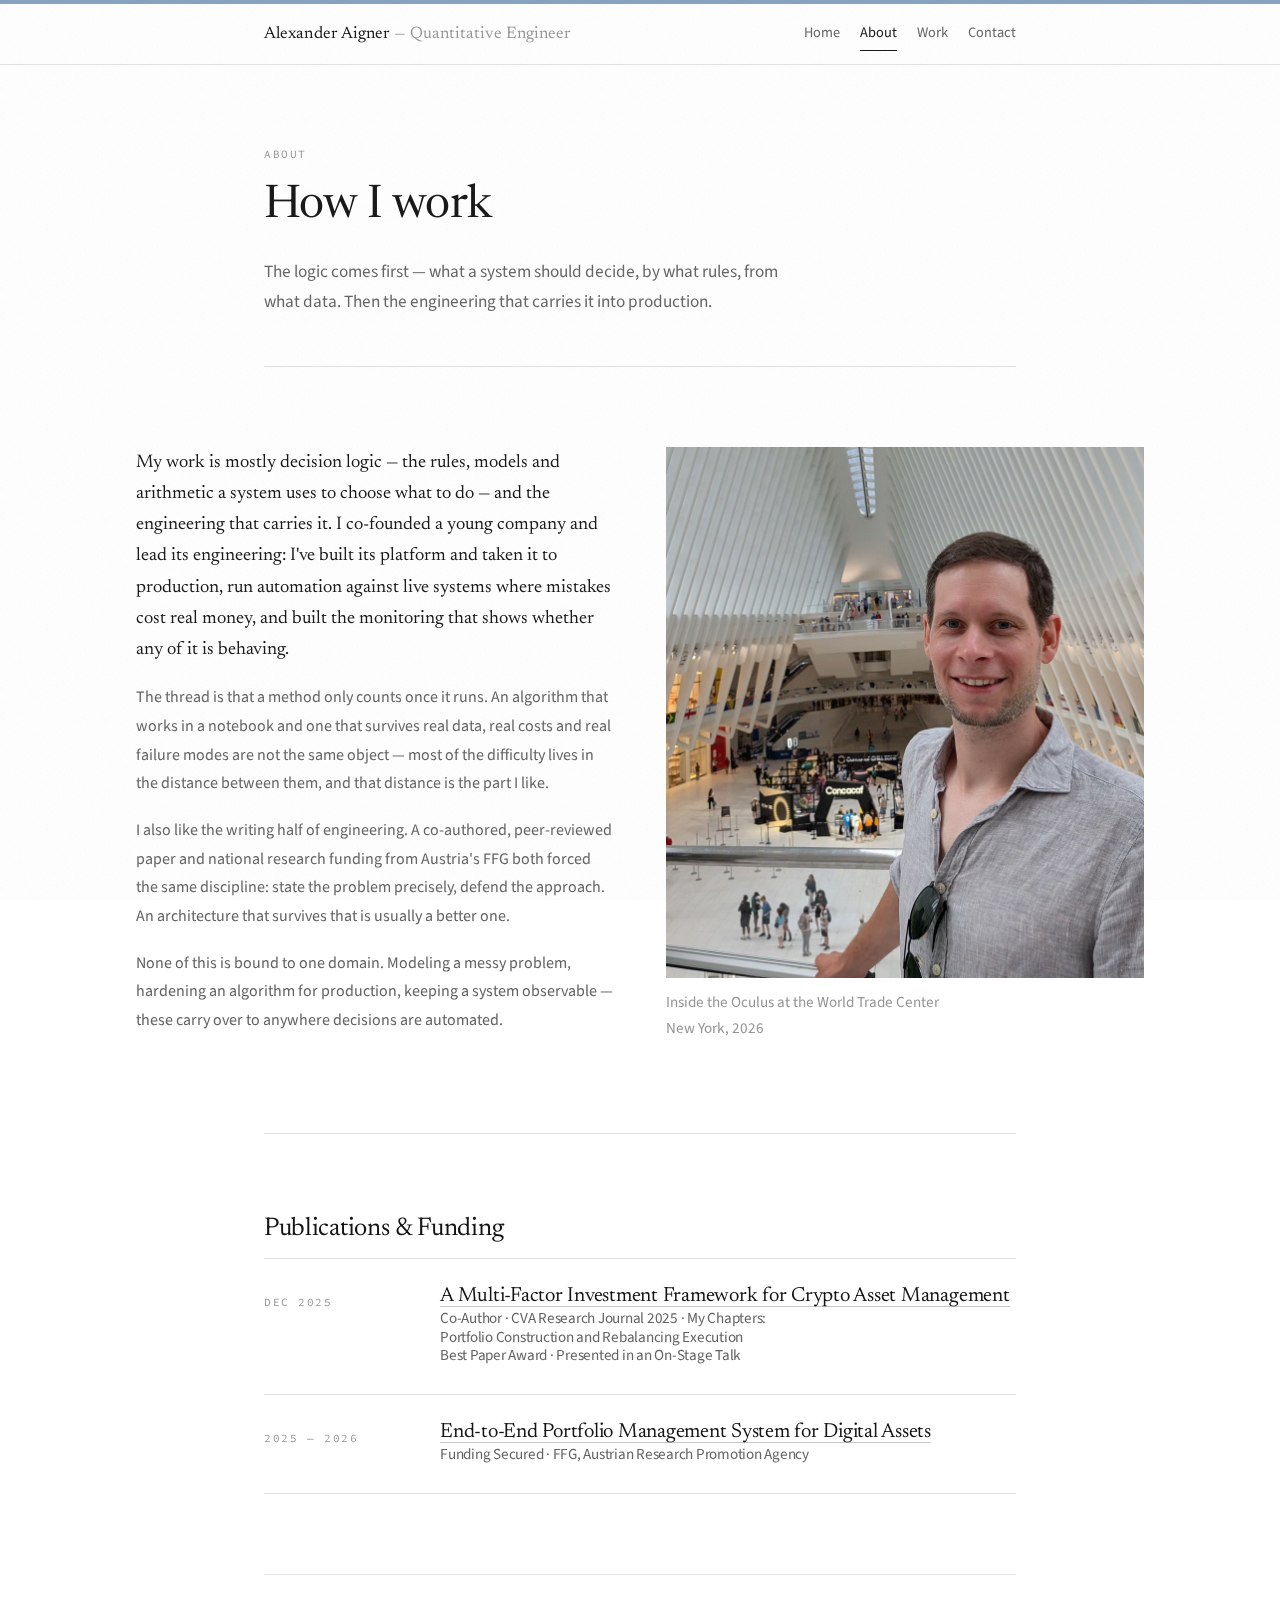
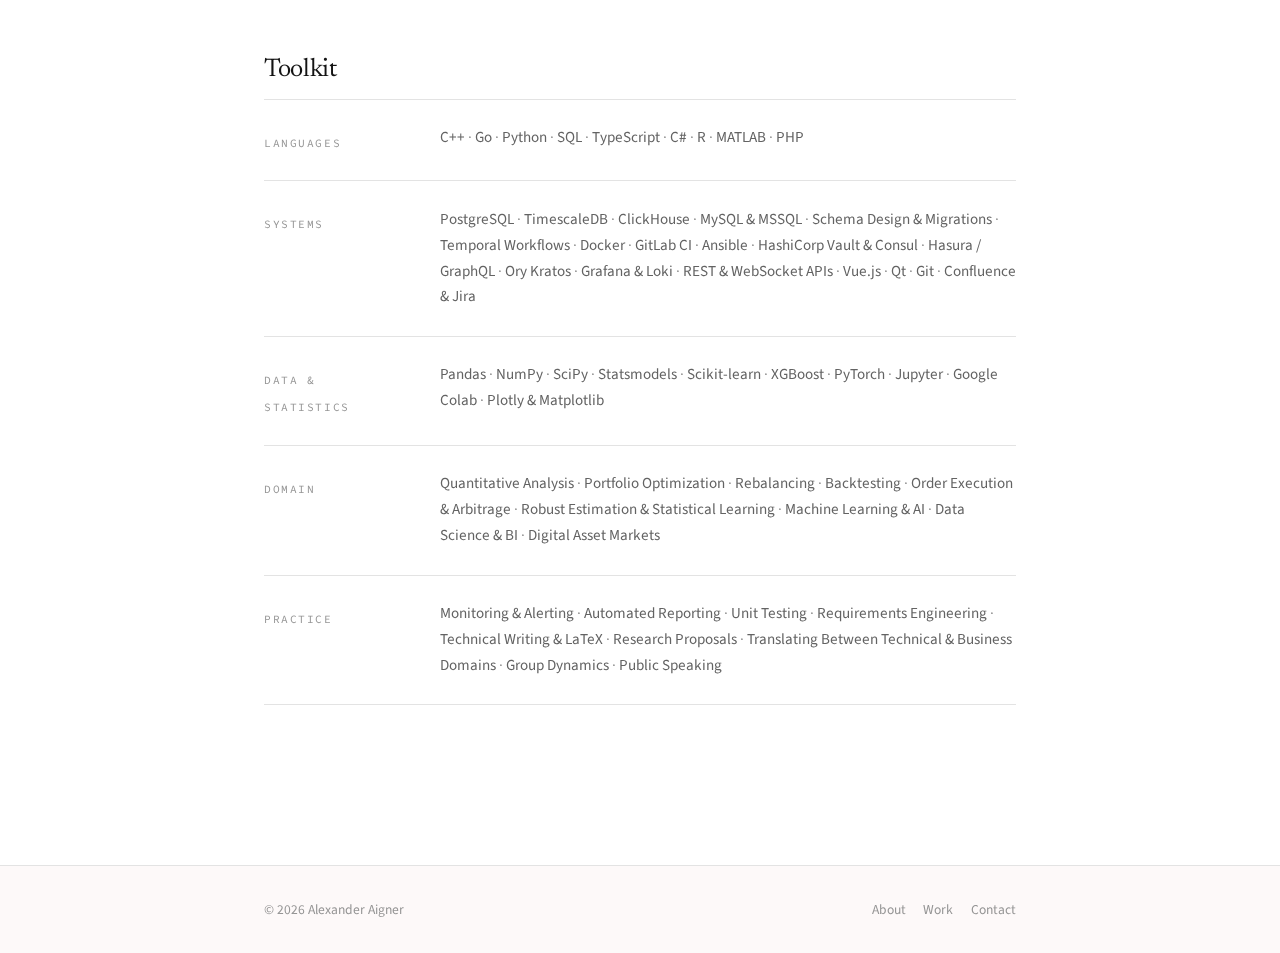
==== commit 2f6648c5: "soften role wording" ====
--- a/about.html
+++ b/about.html
@@ -56,8 +56,8 @@
         <div class="prose">
           <p>
             My work is mostly decision logic — the rules, models and arithmetic a system uses to
-            choose what to do — and the engineering that carries it. As co-founder and CTO of a
-            young company, I've built its platform and taken it to production, run automation
+            choose what to do — and the engineering that carries it. I co-founded a young company and
+            lead its engineering: I've built its platform and taken it to production, run automation
             against live systems where mistakes cost real money, and built the monitoring that
             shows whether any of it is behaving.
           </p>
--- a/styles.css
+++ b/styles.css
@@ -699,7 +699,6 @@
     border-bottom: 1px solid var(--line);
   }
   .tile-face { padding: 1.4rem 1.5rem 1.5rem; }
-  .tile-body { margin-left: 0; padding: 0 1.5rem 1.6rem; }
 }
 
 .tile-meta { display: block; }
@@ -786,6 +785,13 @@
 .tile-body p:first-of-type { color: var(--text); }
 .tile-body em { color: var(--text); }
 .tile-body .stack { display: block; margin-top: 1.1rem; }
+
+/* Narrow tile: drop the image-column indent. Must come AFTER the
+   base .tile-body rule — @container adds no cascade priority, so
+   source order decides. */
+@container tile (max-width: 42rem) {
+  .tile-body { margin-left: 0; padding: 0 1.5rem 1.6rem; }
+}
 
 /* Deep links. Each tile body carries an id, so work.html#genealograph
    opens that tile and scrolls to it — browsers expand a closed
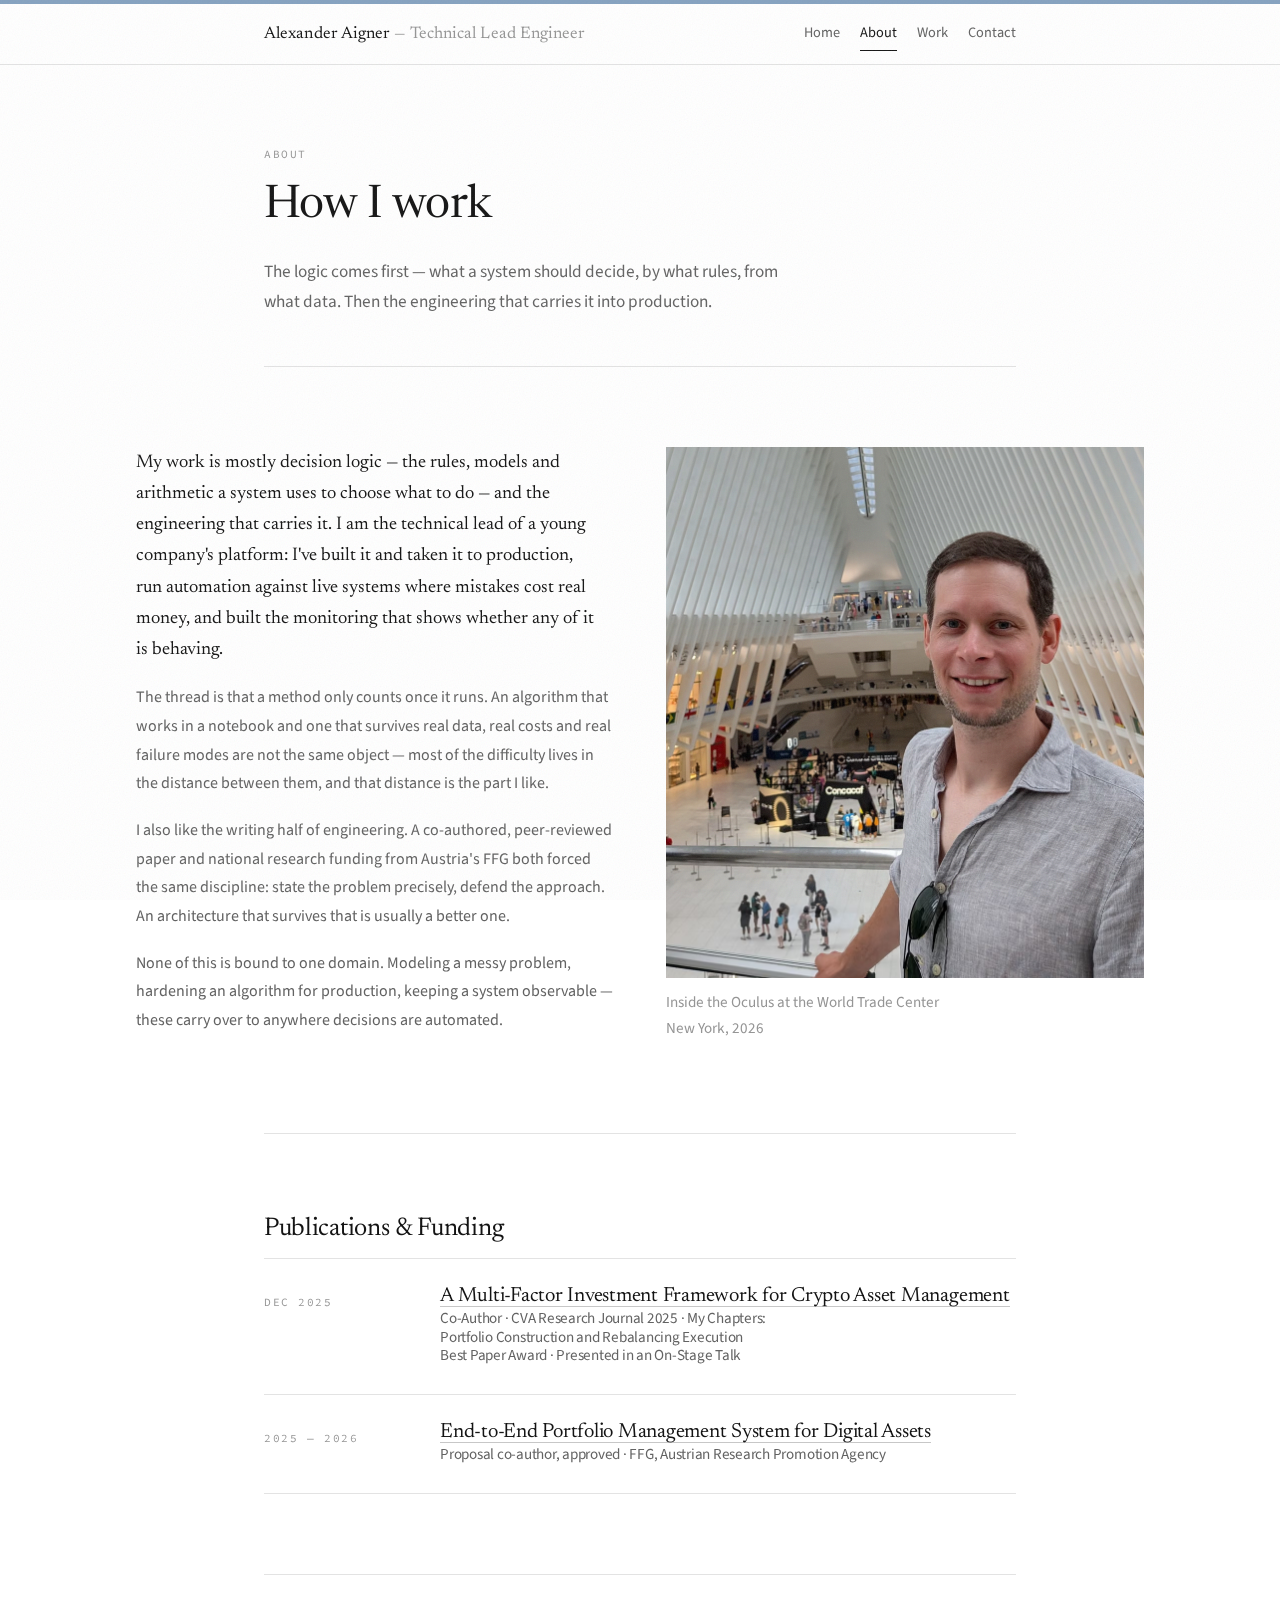
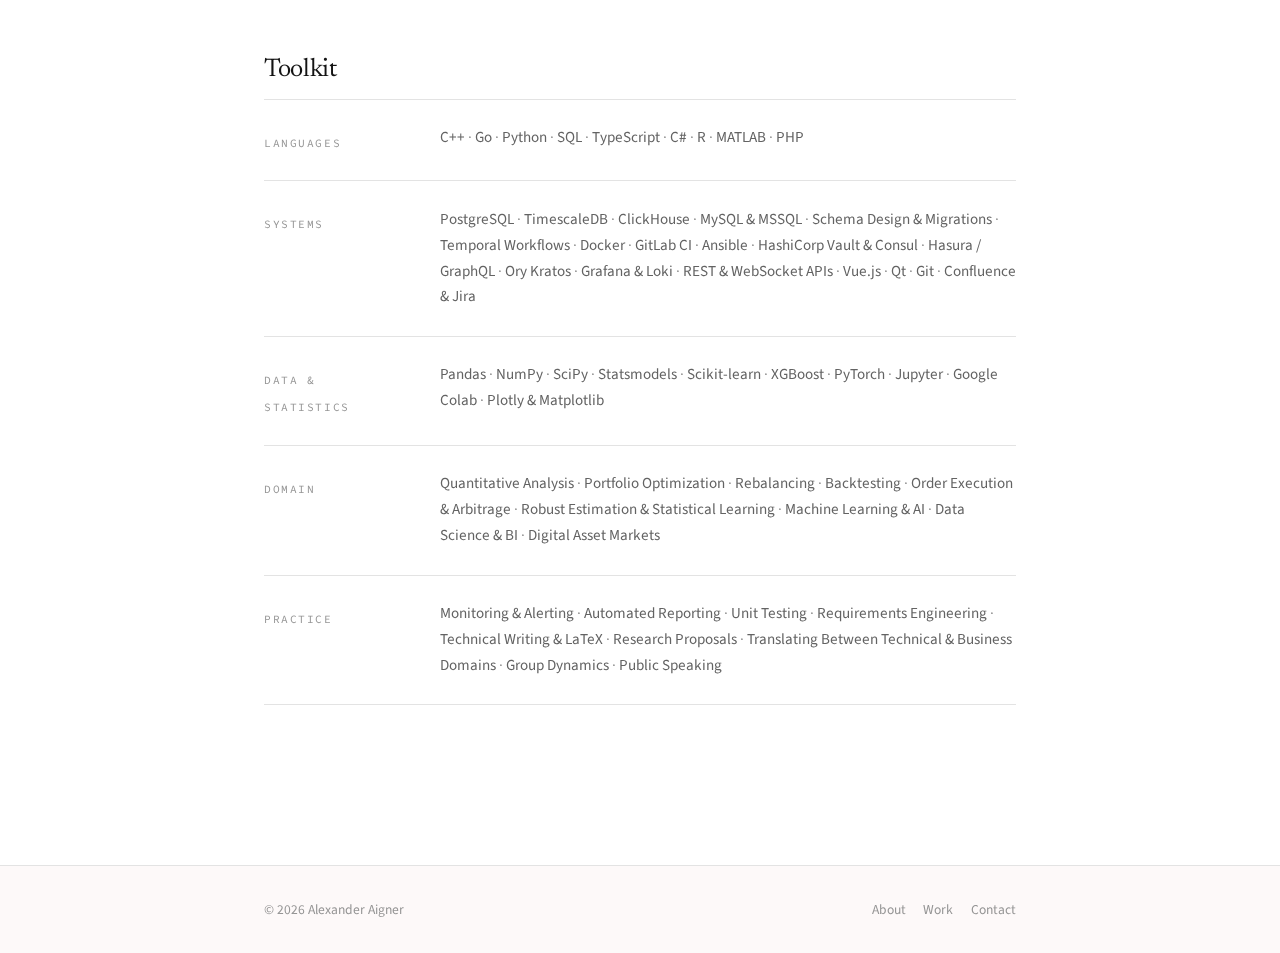
==== commit fbd71bad: "align wording with CV: title, role, funding, backtest figures - use the contract title "Technical Le" ====
--- a/about.html
+++ b/about.html
@@ -19,7 +19,7 @@
 
   <header class="site-header">
     <div class="container header-inner">
-      <a class="brand" href="index.html">Alexander Aigner <span>— Quantitative Engineer</span></a>
+      <a class="brand" href="index.html">Alexander Aigner <span>— Technical Lead Engineer</span></a>
       <nav class="nav" aria-label="Primary">
         <ul class="nav-list">
           <li><a href="index.html">Home</a></li>
@@ -56,10 +56,10 @@
         <div class="prose">
           <p>
             My work is mostly decision logic — the rules, models and arithmetic a system uses to
-            choose what to do — and the engineering that carries it. I co-founded a young company and
-            lead its engineering: I've built its platform and taken it to production, run automation
-            against live systems where mistakes cost real money, and built the monitoring that
-            shows whether any of it is behaving.
+            choose what to do — and the engineering that carries it. I am the technical lead of a young
+            company's platform: I've built it and taken it to production, run automation against
+            live systems where mistakes cost real money, and built the monitoring that shows
+            whether any of it is behaving.
           </p>
           <p>
             The thread is that a method only counts once it runs. An algorithm that works in a
@@ -102,7 +102,7 @@
           <div>
             <h3 class="entry-title">
               <a href="https://projekte.ffg.at/projekt/2861463e-f36b-1410-863e-00d3c07d99bb" rel="noopener">End-to-End Portfolio Management System for Digital Assets</a>
-              <span class="entry-org">Funding Secured · FFG, Austrian Research Promotion Agency</span>
+              <span class="entry-org">Proposal co-author, approved · FFG, Austrian Research Promotion Agency</span>
             </h3>
           </div>
         </div>
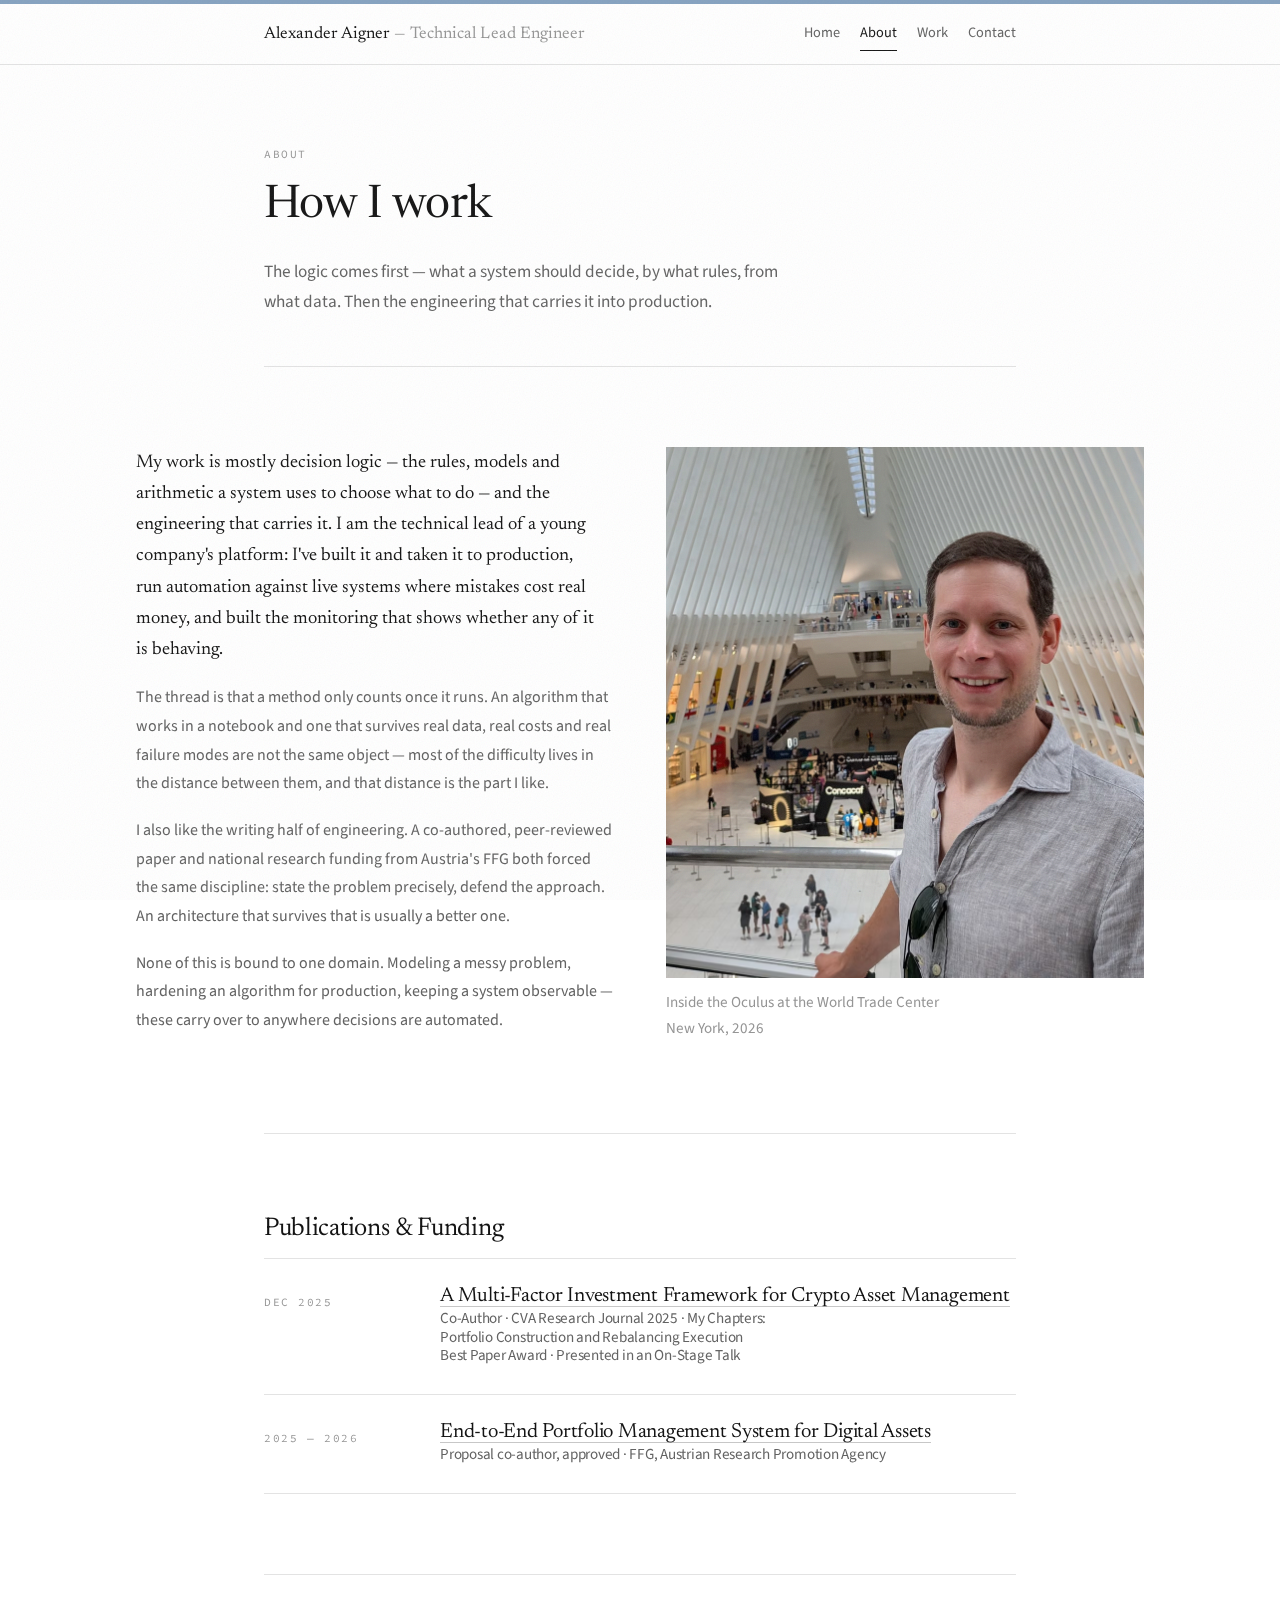
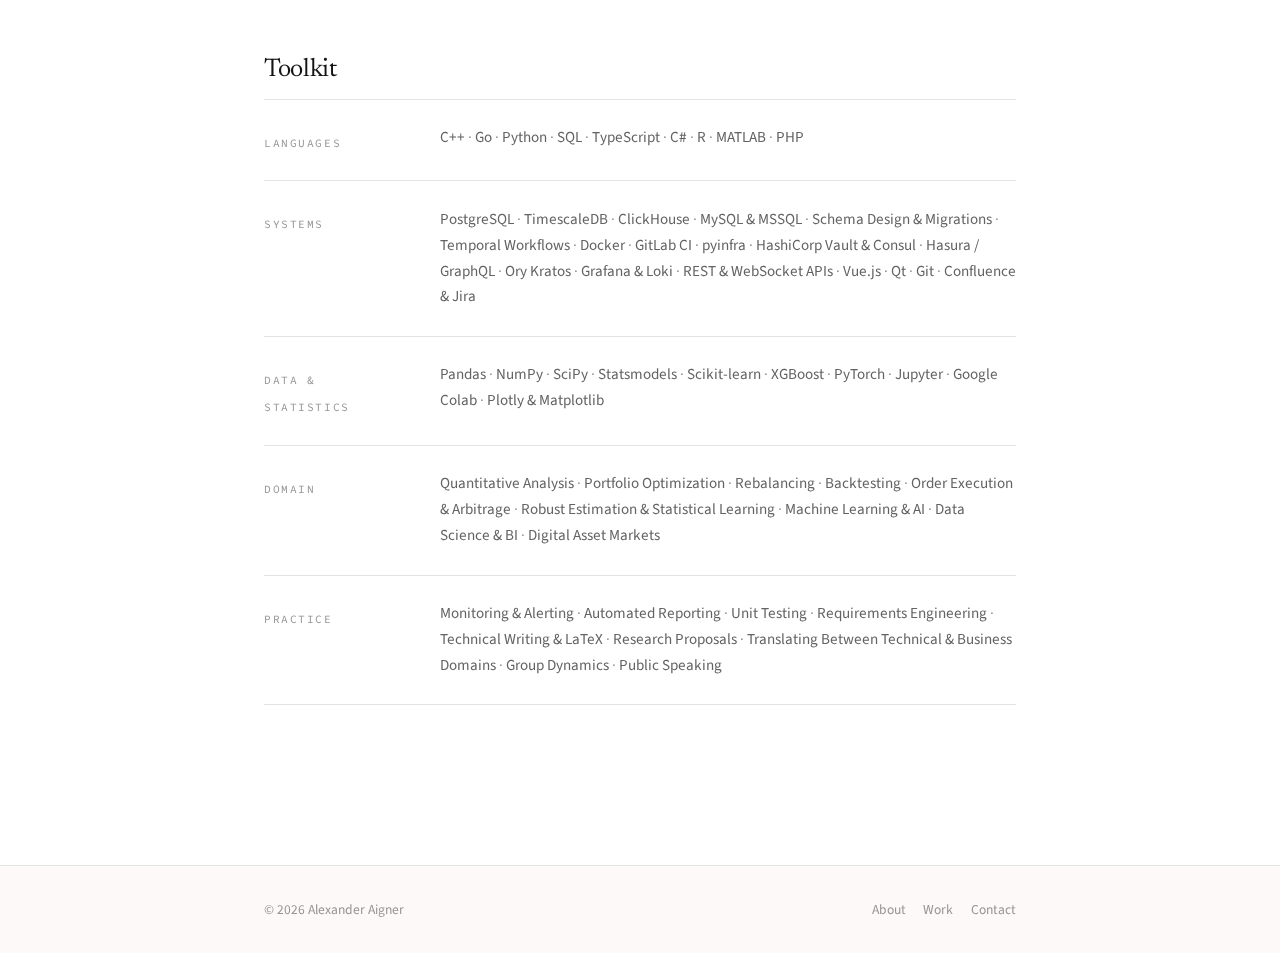
==== commit e00cdd9c: "align FFG wording across pages, list pyinfra in toolkit" ====
--- a/about.html
+++ b/about.html
@@ -127,7 +127,7 @@
             <ul class="skill-value">
               <li>PostgreSQL</li><li>TimescaleDB</li><li>ClickHouse</li><li>MySQL &amp; MSSQL</li>
               <li>Schema Design &amp; Migrations</li><li>Temporal Workflows</li>
-              <li>Docker</li><li>GitLab CI</li><li>Ansible</li>
+              <li>Docker</li><li>GitLab CI</li><li>pyinfra</li>
               <li>HashiCorp Vault &amp; Consul</li><li>Hasura / GraphQL</li>
               <li>Ory Kratos</li><li>Grafana &amp; Loki</li>
               <li>REST &amp; WebSocket APIs</li><li>Vue.js</li><li>Qt</li><li>Git</li>
